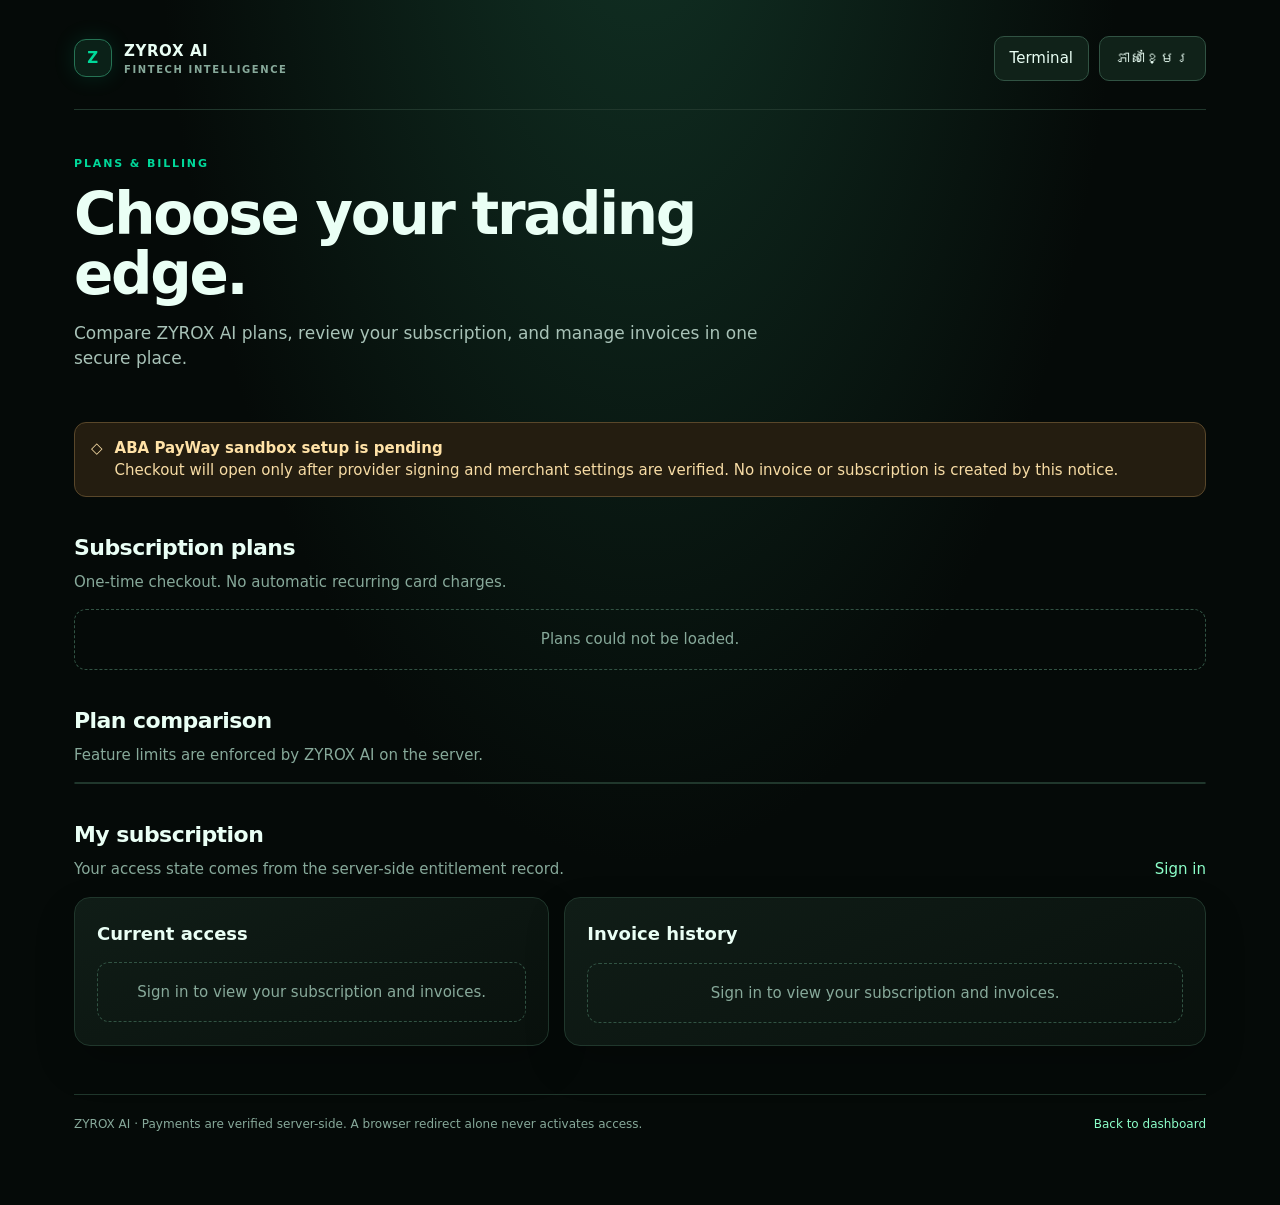
==== taikry/web/billing.html @ e1c71b74 "fix(debate): harden runCockpitLiveDebate with auto-retry, timeout, verdict banner + cache-bust asset" ====
<!doctype html>
<html lang="en">
<head>
  <meta charset="utf-8">
  <meta name="viewport" content="width=device-width, initial-scale=1">
  <meta name="theme-color" content="#050a08">
  <title>ZYROX AI — Plans & Billing</title>
  <style>
    :root { color-scheme: dark; --bg:#050a08; --panel:#0b1511; --panel2:#101d17; --line:#20372c; --text:#eafff5; --muted:#87a99a; --green:#00d99a; --green2:#8cffc9; --red:#ff7272; --amber:#ffc96b; }
    * { box-sizing:border-box; }
    body { margin:0; min-height:100vh; background:radial-gradient(ellipse at 50% -20%,#123426 0,transparent 54%),var(--bg); color:var(--text); font:15px/1.5 Inter,ui-sans-serif,system-ui,-apple-system,"Segoe UI",sans-serif; }
    a { color:var(--green2); text-decoration:none; } a:hover { color:#fff; }
    button { font:inherit; }
    .shell { max-width:1180px; margin:auto; padding:24px 24px 72px; }
    .bar { display:flex; align-items:center; justify-content:space-between; gap:16px; padding:12px 0 28px; border-bottom:1px solid var(--line); }
    .brand { display:flex; align-items:center; gap:12px; color:var(--text); font-weight:800; letter-spacing:.04em; }
    .brand-mark { display:grid; place-items:center; width:38px; height:38px; border:1px solid #267354; border-radius:12px; color:var(--green); background:#0b2118; box-shadow:0 0 22px #00d99a22; }
    .brand small { display:block; color:var(--muted); font-size:10px; letter-spacing:.16em; }
    .bar-actions { display:flex; align-items:center; gap:10px; }
    .button { border:1px solid #315343; background:#102219; color:var(--text); padding:10px 15px; border-radius:10px; cursor:pointer; transition:.18s ease; }
    .button:hover { border-color:var(--green); transform:translateY(-1px); }
    .button.primary { border-color:#00b87c; color:#04120c; font-weight:800; background:linear-gradient(135deg,#2dffb5,#00c987); }
    .button:disabled { opacity:.5; cursor:not-allowed; transform:none; }
    .hero { padding:46px 0 28px; max-width:760px; }
    .eyebrow { color:var(--green); text-transform:uppercase; letter-spacing:.17em; font-size:11px; font-weight:800; }
    h1 { font-size:clamp(34px,5vw,58px); line-height:1.04; letter-spacing:-.04em; margin:12px 0 16px; }
    h2 { margin:0 0 7px; font-size:22px; letter-spacing:-.025em; }
    h3 { margin:0; font-size:18px; }
    .lead { color:#a8c2b7; font-size:17px; max-width:690px; margin:0; }
    .notice { display:flex; align-items:flex-start; gap:12px; border:1px solid #59472a; background:#241d10; color:#f7dca5; padding:14px 16px; border-radius:12px; margin:22px 0; }
    .notice strong { display:block; color:#ffe2a7; }
    .notice[hidden] { display:none; }
    .section { margin-top:34px; }
    .section-head { display:flex; justify-content:space-between; align-items:end; gap:16px; margin-bottom:16px; }
    .section-head p { margin:0; color:var(--muted); }
    .grid { display:grid; grid-template-columns:repeat(auto-fit,minmax(250px,1fr)); gap:15px; }
    .card { border:1px solid var(--line); border-radius:16px; background:linear-gradient(155deg,#101d17,#09110d); padding:22px; box-shadow:0 18px 40px #0003; }
    .plan-card { position:relative; overflow:hidden; }
    .plan-card.featured { border-color:#168b60; box-shadow:0 0 0 1px #00d99a24,0 20px 45px #0004; }
    .plan-card.featured:before { content:""; position:absolute; top:-90px; right:-65px; width:190px; height:190px; background:#00d99a17; filter:blur(28px); border-radius:50%; pointer-events:none; }
    .plan-title-row { display:flex; justify-content:space-between; align-items:center; gap:12px; }
    .badge { border:1px solid #267354; color:var(--green2); padding:4px 8px; border-radius:999px; font-size:10px; text-transform:uppercase; letter-spacing:.08em; }
    .price { font-size:39px; font-weight:800; letter-spacing:-.045em; margin:18px 0 2px; }
    .price span { color:var(--muted); font-size:14px; font-weight:500; letter-spacing:0; }
    .plan-desc { min-height:42px; color:var(--muted); margin:4px 0 18px; }
    .features { list-style:none; padding:0; margin:0 0 22px; display:grid; gap:9px; color:#cee2d8; }
    .features li:before { content:"✓"; color:var(--green); font-weight:900; margin-right:9px; }
    .plan-card .button { width:100%; }
    .table-wrap { overflow:auto; border:1px solid var(--line); border-radius:13px; }
    table { border-collapse:collapse; width:100%; min-width:620px; background:#09110d; }
    th,td { text-align:left; padding:12px 14px; border-bottom:1px solid #17271f; }
    th { color:var(--green2); background:#0d1812; font-size:12px; text-transform:uppercase; letter-spacing:.08em; }
    td { color:#c8ded3; }
    td:first-child { color:var(--muted); }
    .account-grid { display:grid; grid-template-columns:minmax(0,1fr) minmax(0,1.35fr); gap:15px; }
    .kv { display:grid; grid-template-columns:1fr auto; gap:9px 14px; padding-top:16px; }
    .kv span:nth-child(odd) { color:var(--muted); }
    .kv span:nth-child(even) { text-align:right; font-weight:650; }
    .empty { color:var(--muted); border:1px dashed #315343; border-radius:12px; padding:18px; text-align:center; }
    .status { display:inline-flex; align-items:center; gap:7px; border-radius:999px; padding:4px 9px; font-size:11px; font-weight:800; letter-spacing:.04em; background:#14241b; color:#c5ddcf; }
    .status.PAID { background:#0f3929; color:#8cffc9; } .status.FAILED,.status.REVIEW { background:#3a1c1e; color:#ffaaaa; } .status.PENDING { background:#392d16; color:#ffdf9b; }
    .small { color:var(--muted); font-size:12px; }
    .right { text-align:right; }
    .admin-card { border-color:#376048; }
    .admin-metrics { display:grid; grid-template-columns:repeat(auto-fit,minmax(140px,1fr)); gap:10px; margin-top:14px; }
    .metric { padding:13px; border:1px solid var(--line); background:#09120d; border-radius:11px; }
    .metric span { display:block; color:var(--muted); font-size:11px; }
    .metric strong { display:block; margin-top:4px; font-size:22px; }
    #toast { position:fixed; right:20px; bottom:20px; max-width:min(440px,calc(100vw - 40px)); border:1px solid #315343; background:#101c15; color:var(--text); border-radius:12px; padding:13px 16px; box-shadow:0 12px 32px #0008; display:none; z-index:20; }
    #toast.error { border-color:#8a3b3b; color:#ffd0d0; }
    footer { border-top:1px solid var(--line); margin-top:48px; padding-top:20px; color:var(--muted); font-size:12px; display:flex; justify-content:space-between; gap:12px; flex-wrap:wrap; }
    @media(max-width:760px) { .shell{padding:16px 14px 48px}.bar{align-items:flex-start}.brand small{display:none}.account-grid{grid-template-columns:1fr}.section-head{align-items:flex-start;flex-direction:column}.hero{padding-top:34px}.bar-actions .button{padding:8px 10px;font-size:12px} }
  </style>
</head>
<body>
  <main class="shell">
    <header class="bar">
      <a class="brand" href="/">
        <span class="brand-mark">Z</span>
        <span>ZYROX AI<small>FINTECH INTELLIGENCE</small></span>
      </a>
      <div class="bar-actions">
        <a class="button" href="/dashboard/" data-i18n="terminal">Terminal</a>
        <button class="button" id="lang-toggle" type="button">ភាសាខ្មែរ</button>
      </div>
    </header>

    <section class="hero">
      <div class="eyebrow" data-i18n="eyebrow">Plans & billing</div>
      <h1 data-i18n="hero_title">Choose your trading edge.</h1>
      <p class="lead" data-i18n="hero_lead">Compare ZYROX AI plans, review your subscription, and manage invoices in one secure place.</p>
    </section>

    <div class="notice" id="provider-notice">
      <span>◇</span>
      <div><strong data-i18n="provider_title">ABA PayWay sandbox setup is pending</strong><span data-i18n="provider_body">Checkout will open only after provider signing and merchant settings are verified. No invoice or subscription is created by this notice.</span></div>
    </div>
    <div class="notice" id="expiration-notice" hidden>
      <span>◷</span><div><strong data-i18n="expiration_title">Your access period is ending soon</strong><span id="expiration-copy"></span></div>
    </div>
    <div class="notice" id="payment-state" hidden><span>◉</span><div><strong id="payment-state-title"></strong><span id="payment-state-copy"></span></div></div>

    <section class="section" id="pricing">
      <div class="section-head"><div><h2 data-i18n="plans_title">Subscription plans</h2><p data-i18n="plans_subtitle">One-time checkout. No automatic recurring card charges.</p></div><span class="small" id="plan-load-state"></span></div>
      <div class="grid" id="plan-grid"><div class="empty" data-i18n="loading">Loading plans…</div></div>
    </section>

    <section class="section">
      <div class="section-head"><div><h2 data-i18n="compare_title">Plan comparison</h2><p data-i18n="compare_subtitle">Feature limits are enforced by ZYROX AI on the server.</p></div></div>
      <div class="table-wrap"><table id="comparison-table"><thead></thead><tbody></tbody></table></div>
    </section>

    <section class="section" id="my-subscription">
      <div class="section-head"><div><h2 data-i18n="account_title">My subscription</h2><p data-i18n="account_subtitle">Your access state comes from the server-side entitlement record.</p></div><a href="/?auth=signin" id="signin-link" hidden data-i18n="signin">Sign in</a></div>
      <div class="account-grid">
        <article class="card"><h3 data-i18n="current_access">Current access</h3><div id="subscription-summary" class="empty" style="margin-top:15px" data-i18n="signin_prompt">Sign in to view your subscription and invoices.</div><div id="subscription-controls" style="margin-top:14px" hidden><button class="button" id="cancel-subscription" data-i18n="cancel">Cancel at period end</button><p class="small" data-i18n="cancel_note">Access remains available until the current paid period expires. No payment provider cancellation is reported.</p></div></article>
        <article class="card"><div class="section-head"><div><h3 data-i18n="invoice_history">Invoice history</h3></div></div><div id="invoice-list" class="empty" data-i18n="signin_prompt">Sign in to view your subscription and invoices.</div></article>
      </div>
    </section>

    <section class="section" id="admin-payments" hidden>
      <article class="card admin-card"><div class="section-head"><div><h2 data-i18n="admin_title">Payment administration</h2><p data-i18n="admin_subtitle">Visible to authorized administrators only.</p></div></div><div id="admin-metrics" class="admin-metrics"></div><h3 style="margin-top:24px" data-i18n="transactions">Recent payment transactions</h3><div id="admin-transactions" style="margin-top:12px"></div></article>
    </section>

    <footer><span>ZYROX AI · <span data-i18n="footer_note">Payments are verified server-side. A browser redirect alone never activates access.</span></span><a href="/dashboard/" data-i18n="back">Back to dashboard</a></footer>
  </main>
  <div id="toast" role="status" aria-live="polite"></div>
  <script>
    const copy = {
      en: { terminal:"Terminal", eyebrow:"Plans & billing", hero_title:"Choose your trading edge.", hero_lead:"Compare ZYROX AI plans, review your subscription, and manage invoices in one secure place.", provider_title:"ABA PayWay sandbox setup is pending", provider_body:"Checkout will open only after provider signing and merchant settings are verified. No invoice or subscription is created by this notice.", expiration_title:"Your access period is ending soon", plans_title:"Subscription plans", plans_subtitle:"One-time checkout. No automatic recurring card charges.", loading:"Loading plans…", compare_title:"Plan comparison", compare_subtitle:"Feature limits are enforced by ZYROX AI on the server.", account_title:"My subscription", account_subtitle:"Your access state comes from the server-side entitlement record.", current_access:"Current access", signin:"Sign in", signin_prompt:"Sign in to view your subscription and invoices.", invoice_history:"Invoice history", cancel:"Cancel at period end", cancel_note:"Access remains available until the current paid period expires. No payment provider cancellation is reported.", admin_title:"Payment administration", admin_subtitle:"Visible to authorized administrators only.", transactions:"Recent payment transactions", footer_note:"Payments are verified server-side. A browser redirect alone never activates access.", back:"Back to dashboard", month:"month", year:"year", checkout:"Continue to secure checkout", unavailable:"Checkout is not ready", ai_scans:"Daily AI scans", deep_analysis:"Deep analyses / day", watchlists:"Watchlists", backtesting:"Backtesting", telegram:"Telegram alerts", debate:"Agent debate", yes:"Included", no:"Not included", no_plans:"No paid plans are currently available.", plan_error:"Plans could not be loaded.", subscription_error:"Subscription status could not be loaded.", access_status:"Status", expires:"Access ends", auto_renew:"Automatic renewal", off:"Off", trial:"Trial", none:"None", verify:"Check status", cancel_done:"Cancellation scheduled through period end.", cancel_error:"Cancellation could not be scheduled.", pending:"Payment pending verification", paid:"Payment verified", failed:"Payment failed", review:"Payment needs review", revenue:"Verified revenue", pending_invoices:"Pending invoices", successful:"Successful payments", failed_payments:"Failed payments", active_subs:"Active subscriptions", expiring:"Expiring in 7 days", not_supported:"Refund API not enabled", reference:"Reference", amount:"Amount", status:"Status", date:"Date", invoice:"Invoice", empty_invoices:"No invoices yet.", signin_required:"Please sign in to continue.", checkout_error:"Secure checkout is not ready. No invoice was created.", copied:"Reference copied" },
      kh: { terminal:"ផ្ទាំងជួញដូរ", eyebrow:"គម្រោង និងការទូទាត់", hero_title:"ជ្រើសរើសអត្ថប្រយោជន៍សម្រាប់ការជួញដូរ។", hero_lead:"ប្រៀបធៀបគម្រោង ZYROX AI ពិនិត្យស្ថានភាពជាវ និងគ្រប់គ្រងវិក្កយបត្រនៅកន្លែងតែមួយ។", provider_title:"ការរៀបចំ ABA PayWay sandbox កំពុងរង់ចាំ", provider_body:"ការទូទាត់នឹងបើកបន្ទាប់ពីផ្ទៀងផ្ទាត់ការចុះហត្ថលេខា និងការកំណត់ merchant រួច។ សារនេះមិនបង្កើតវិក្កយបត្រ ឬសមាជិកភាពទេ។", expiration_title:"សិទ្ធិប្រើប្រាស់របស់អ្នកជិតផុតកំណត់", plans_title:"គម្រោងជាវ", plans_subtitle:"ទូទាត់ម្តង។ មិនមានការដកប្រាក់កាតដោយស្វ័យប្រវត្តិទេ។", loading:"កំពុងផ្ទុកគម្រោង…", compare_title:"ប្រៀបធៀបគម្រោង", compare_subtitle:"កម្រិតមុខងារត្រូវបានត្រួតពិនិត្យដោយ server របស់ ZYROX AI។", account_title:"សមាជិកភាពរបស់ខ្ញុំ", account_subtitle:"ស្ថានភាពសិទ្ធិប្រើប្រាស់មកពីកំណត់ត្រាសមាជិកភាពនៅ server។", current_access:"សិទ្ធិបច្ចុប្បន្ន", signin:"ចូលគណនី", signin_prompt:"ចូលគណនីដើម្បីមើលសមាជិកភាព និងវិក្កយបត្រ។", invoice_history:"ប្រវត្តិវិក្កយបត្រ", cancel:"បញ្ឈប់នៅចុងរយៈពេល", cancel_note:"សិទ្ធិប្រើប្រាស់នៅតែមានរហូតដល់ផុតរយៈពេលដែលបានបង់។ មិនមានការអះអាងថាបានបញ្ឈប់ការទូទាត់នៅ provider ទេ។", admin_title:"ការគ្រប់គ្រងការទូទាត់", admin_subtitle:"បង្ហាញតែអ្នកគ្រប់គ្រងដែលមានសិទ្ធិ។", transactions:"ប្រតិបត្តិការទូទាត់ថ្មីៗ", footer_note:"ការទូទាត់ត្រូវបានផ្ទៀងផ្ទាត់នៅ server។ ការបញ្ជូនត្រឡប់តាម browser មិនបើកសិទ្ធិដោយខ្លួនឯងទេ។", back:"ត្រឡប់ទៅផ្ទាំង", month:"ខែ", year:"ឆ្នាំ", checkout:"បន្តទៅការទូទាត់សុវត្ថិភាព", unavailable:"ការទូទាត់មិនទាន់រួចរាល់", ai_scans:"ការវិភាគ AI ប្រចាំថ្ងៃ", deep_analysis:"ការវិភាគស៊ីជម្រៅ / ថ្ងៃ", watchlists:"បញ្ជីតាមដាន", backtesting:"សាកល្បងយុទ្ធសាស្ត្រ", telegram:"ការជូនដំណឹង Telegram", debate:"ការពិភាក្សារបស់ agent", yes:"មាន", no:"មិនមាន", no_plans:"មិនមានគម្រោងបង់ប្រាក់នៅពេលនេះទេ។", plan_error:"មិនអាចផ្ទុកគម្រោងបានទេ។", subscription_error:"មិនអាចផ្ទុកស្ថានភាពសមាជិកភាពបានទេ។", access_status:"ស្ថានភាព", expires:"សិទ្ធិផុតកំណត់", auto_renew:"បន្តដោយស្វ័យប្រវត្តិ", off:"បិទ", trial:"សាកល្បង", none:"គ្មាន", verify:"ពិនិត្យស្ថានភាព", cancel_done:"បានកំណត់ឱ្យបញ្ឈប់នៅចុងរយៈពេល។", cancel_error:"មិនអាចកំណត់ការបញ្ឈប់បានទេ។", pending:"កំពុងផ្ទៀងផ្ទាត់ការទូទាត់", paid:"បានផ្ទៀងផ្ទាត់ការទូទាត់", failed:"ការទូទាត់បរាជ័យ", review:"ការទូទាត់ត្រូវការពិនិត្យ", revenue:"ចំណូលដែលបានផ្ទៀងផ្ទាត់", pending_invoices:"វិក្កយបត្ររង់ចាំ", successful:"ការទូទាត់ជោគជ័យ", failed_payments:"ការទូទាត់បរាជ័យ", active_subs:"សមាជិកភាពសកម្ម", expiring:"ផុតកំណត់ក្នុង ៧ ថ្ងៃ", not_supported:"មិនទាន់បើក API សងប្រាក់ទេ", reference:"លេខយោង", amount:"ចំនួនទឹកប្រាក់", status:"ស្ថានភាព", date:"កាលបរិច្ឆេទ", invoice:"វិក្កយបត្រ", empty_invoices:"មិនទាន់មានវិក្កយបត្រទេ។", signin_required:"សូមចូលគណនីដើម្បីបន្ត។", checkout_error:"ការទូទាត់សុវត្ថិភាពមិនទាន់រួចរាល់ទេ។ មិនបានបង្កើតវិក្កយបត្រទេ.", copied:"បានចម្លងលេខយោង" }
    };
    let language = localStorage.getItem("zyrox-billing-lang") || "en";
    let currentPlans = [];
    let checkoutAvailable = false;
    const t = key => (copy[language] && copy[language][key]) || copy.en[key] || key;
    function toast(message, error=false) { const node=document.getElementById("toast"); node.textContent=message; node.className=error?"error":""; node.style.display="block"; clearTimeout(window.toastTimer); window.toastTimer=setTimeout(()=>node.style.display="none",4200); }
    function setLanguage(next) { language=next; localStorage.setItem("zyrox-billing-lang",language); document.documentElement.lang=language==="kh"?"km":"en"; document.querySelectorAll("[data-i18n]").forEach(n=>{const value=copy[language][n.dataset.i18n]; if(value)n.textContent=value;}); document.getElementById("lang-toggle").textContent=language==="en"?"ភាសាខ្មែរ":"English"; if(currentPlans.length){renderPlans(currentPlans);renderComparison(currentPlans);} }
    document.getElementById("lang-toggle").addEventListener("click",()=>setLanguage(language==="en"?"kh":"en"));
    function node(tag, cls, text) { const el=document.createElement(tag); if(cls)el.className=cls; if(text!==undefined)el.textContent=text; return el; }
    function intervalLabel(plan){ return plan.billing_interval==="yearly"?t("year"):t("month"); }
    function renderPlans(plans) {
      const grid=document.getElementById("plan-grid"); grid.replaceChildren();
      if(!plans.length){grid.append(node("div","empty",t("no_plans")));return;}
      plans.forEach((plan,index)=>{
        const card=node("article",`card plan-card ${index===0?"featured":""}`);
        const title=node("div","plan-title-row"); title.append(node("h3","",language==="kh"?plan.name_kh:plan.name_en)); if(index===0)title.append(node("span","badge","ZYROX PRO"));
        const price=node("div","price",`${plan.amount} ${plan.currency}`); price.append(node("span","",` / ${intervalLabel(plan)}`));
        const desc=node("p","plan-desc",plan.description||"");
        const features=node("ul","features"); const f=plan.features||{};
        [["ai_scans",f.max_ai_scans_per_day],["deep_analysis",f.max_deep_analysis_per_day],["watchlists",f.max_watchlists],["backtesting",f.backtesting_enabled?t("yes"):t("no")],["telegram",f.telegram_alerts_enabled?t("yes"):t("no")],["debate",f.agent_debate_enabled?t("yes"):t("no")]].forEach(([label,value])=>features.append(node("li","",`${t(label)}: ${value}`)));
        const btn=node("button","button primary",checkoutAvailable?t("checkout"):t("unavailable")); btn.type="button"; btn.disabled=!checkoutAvailable; btn.addEventListener("click",()=>startCheckout(plan.id));
        card.append(title,price,desc,features,btn); grid.append(card);
      });
    }
    function renderComparison(plans){
      const head=document.querySelector("#comparison-table thead"), body=document.querySelector("#comparison-table tbody"); head.replaceChildren();body.replaceChildren();
      const tr=node("tr");tr.append(node("th","","Feature"));plans.forEach(p=>tr.append(node("th","",language==="kh"?p.name_kh:p.name_en)));head.append(tr);
      const rows=[["ai_scans","Daily AI scans",p=>p.features.max_ai_scans_per_day],["deep_analysis","Deep analyses / day",p=>p.features.max_deep_analysis_per_day],["watchlists","Watchlists",p=>p.features.max_watchlists],["backtesting","Backtesting",p=>p.features.backtesting_enabled?t("yes"):t("no")],["telegram","Telegram alerts",p=>p.features.telegram_alerts_enabled?t("yes"):t("no")],["debate","Agent debate",p=>p.features.agent_debate_enabled?t("yes"):t("no")]];
      rows.forEach(([,label,value])=>{const row=node("tr");row.append(node("td","",t(label)));plans.forEach(p=>row.append(node("td","",String(value(p)))));body.append(row);});
    }
    function renderSubscription(data){
      const sub=data.subscription||{}; const box=document.getElementById("subscription-summary"); box.className="";box.replaceChildren();
      const title=node("div","plan-title-row");title.append(node("strong","",sub.plan_name_en||sub.plan_id||t("none")));title.append(node("span",`status ${sub.status||""}`,sub.status||"unsubscribed"));box.append(title);
      const kv=node("div","kv"); [[t("access_status"),sub.status||"unsubscribed"],[t("expires"),sub.expires_at?new Date(sub.expires_at).toLocaleString():t("none")],[t("auto_renew"),sub.auto_renew?t("yes"):t("off")],["Days remaining",String(sub.days_remaining||0)]].forEach(([a,b])=>{kv.append(node("span","",a),node("span","",b));});box.append(kv);
      const cancelBtn=document.getElementById("subscription-controls");cancelBtn.hidden=sub.status!=="active_paid";
      if(sub.days_remaining>0&&sub.days_remaining<=7){const notice=document.getElementById("expiration-notice");notice.hidden=false;document.getElementById("expiration-copy").textContent=` ${sub.days_remaining} day(s) remain. Checkout is one-time; renew manually before access ends.`;}
      renderInvoices(data.invoices||[]);
    }
    function renderInvoices(invoices){
      const host=document.getElementById("invoice-list");host.replaceChildren();
      if(!invoices.length){host.className="empty";host.textContent=t("empty_invoices");return;}
      host.className="table-wrap";const table=node("table"),thead=node("thead"),head=node("tr");["invoice","reference","amount","status","date",""].forEach(k=>head.append(node("th","",t(k))));thead.append(head);const tbody=node("tbody");
      invoices.forEach(inv=>{const tr=node("tr");tr.append(node("td","",inv.invoice_number),node("td","",inv.checkout_reference),node("td","",`${inv.amount} ${inv.currency}`));const status=node("td");status.append(node("span",`status ${inv.status}`,inv.status));tr.append(status,node("td","",inv.created_at?new Date(inv.created_at).toLocaleDateString():""));const action=node("td","right");if(inv.status==="PENDING"){const btn=node("button","button",t("verify"));btn.addEventListener("click",()=>verifyInvoice(inv.id));action.append(btn);}tr.append(action);tbody.append(tr);});table.append(thead,tbody);host.append(table);
    }
    async function loadPlans(){try{const [r,statusResponse]=await Promise.all([fetch("/api/v1/payments/plans"),fetch("/api/v1/payments/status")]);if(!r.ok)throw new Error();const data=await r.json();const paymentStatus=statusResponse.ok?await statusResponse.json():{};checkoutAvailable=paymentStatus.checkout_available===true;document.getElementById("provider-notice").hidden=checkoutAvailable;currentPlans=data.plans||[];renderPlans(currentPlans);renderComparison(currentPlans);}catch{checkoutAvailable=false;document.getElementById("provider-notice").hidden=false;document.getElementById("plan-grid").replaceChildren(node("div","empty",t("plan_error")));}}
    async function loadAccount(){
      const auth=await fetch("/api/v1/auth/me",{credentials:"include"});
      if(!auth.ok){document.getElementById("signin-link").hidden=false;return;}
      try{const r=await fetch("/api/v1/subscriptions/me",{credentials:"include"});if(!r.ok)throw new Error();const data=await r.json();renderSubscription(data);}
      catch{document.getElementById("subscription-summary").textContent=t("subscription_error");}
      const admin=await fetch("/api/v1/admin/payments/summary",{credentials:"include"});if(admin.ok){document.getElementById("admin-payments").hidden=false;const summary=await admin.json();renderAdmin(summary);}
    }
    function renderAdmin(data){const host=document.getElementById("admin-metrics");host.replaceChildren();[["revenue",`${data.verified_revenue} ${data.currency}`],["pending_invoices",data.pending_invoices],["successful",data.successful_payments],["failed_payments",data.failed_payments],["active_subs",data.active_subscriptions],["expiring",data.expiring_within_7_days]].forEach(([k,v])=>{const m=node("div","metric");m.append(node("span","",t(k)),node("strong","",String(v)));host.append(m);});host.append(node("div","small",t("not_supported")));fetch("/api/v1/admin/payments/transactions?limit=20",{credentials:"include"}).then(r=>r.ok?r.json():null).then(result=>{const target=document.getElementById("admin-transactions");target.replaceChildren();if(!result||!result.transactions.length){target.append(node("div","empty",t("empty_invoices")));return;}const table=node("table"),wrap=node("div","table-wrap"),thead=node("thead"),head=node("tr");["invoice","reference","amount","status","date"].forEach(k=>head.append(node("th","",t(k))));thead.append(head);const tbody=node("tbody");result.transactions.forEach(x=>{const tr=node("tr");tr.append(node("td","",`TX-${x.id}`),node("td","",x.provider_transaction_id||"—"),node("td","",`${x.amount} ${x.currency}`));const state=x.verification_status==="VERIFIED"?x.status:"REVIEW",cell=node("td");cell.append(node("span",`status ${state}`,state));tr.append(cell,node("td","",x.created_at?new Date(x.created_at).toLocaleDateString():""));tbody.append(tr);});table.append(thead,tbody);wrap.append(table);target.append(wrap);}).catch(()=>{});}
    async function startCheckout(planId){
      const response=await fetch("/api/v1/payments/checkout",{method:"POST",credentials:"include",headers:{"Content-Type":"application/json"},body:JSON.stringify({plan_id:planId})});
      if(!response.ok){let detail="";try{detail=(await response.json()).detail||"";}catch{}toast(detail||t("checkout_error"),true);return;}
      const data=await response.json();sessionStorage.setItem("zyroxPendingInvoiceId",String(data.invoice.id));
      const form=document.createElement("form");form.method="POST";form.enctype="multipart/form-data";form.action=data.checkout.url;form.style.display="none";
      Object.entries(data.checkout.fields||{}).forEach(([name,value])=>{const input=document.createElement("input");input.type="hidden";input.name=name;input.value=String(value??"");form.append(input);});document.body.append(form);form.submit();
    }
    async function verifyInvoice(invoiceId){
      const r=await fetch(`/api/v1/payments/verify/${encodeURIComponent(invoiceId)}`,{method:"POST",credentials:"include"});let data={};try{data=await r.json();}catch{}
      if(!r.ok){toast(data.detail||t("checkout_error"),true);showPaymentState("pending",data.detail||t("pending"));return;}
      const state=data.status||data.invoice?.status||"PENDING";const message=state==="PAID"?t("paid"):state==="FAILED"?t("failed"):state==="REVIEW"?t("review"):t("pending");showPaymentState(state,message);sessionStorage.removeItem("zyroxPendingInvoiceId");await loadAccount();
    }
    function showPaymentState(state,message){const box=document.getElementById("payment-state");box.hidden=false;document.getElementById("payment-state-title").textContent=state==="PAID"?t("paid"):state==="FAILED"?t("failed"):state==="REVIEW"?t("review"):t("pending");document.getElementById("payment-state-copy").textContent=message;}
    document.getElementById("cancel-subscription").addEventListener("click",async()=>{const r=await fetch("/api/v1/subscriptions/cancel",{method:"POST",credentials:"include"});let data={};try{data=await r.json();}catch{}if(!r.ok){toast(data.detail||t("cancel_error"),true);return;}toast(language==="kh"?t("cancel_done"):data.message||t("cancel_done"));await loadAccount();});
    async function start(){setLanguage(language);await Promise.all([loadPlans(),loadAccount()]);const pending=sessionStorage.getItem("zyroxPendingInvoiceId");if(pending)verifyInvoice(pending);}
    start();
  </script>
</body>
</html>
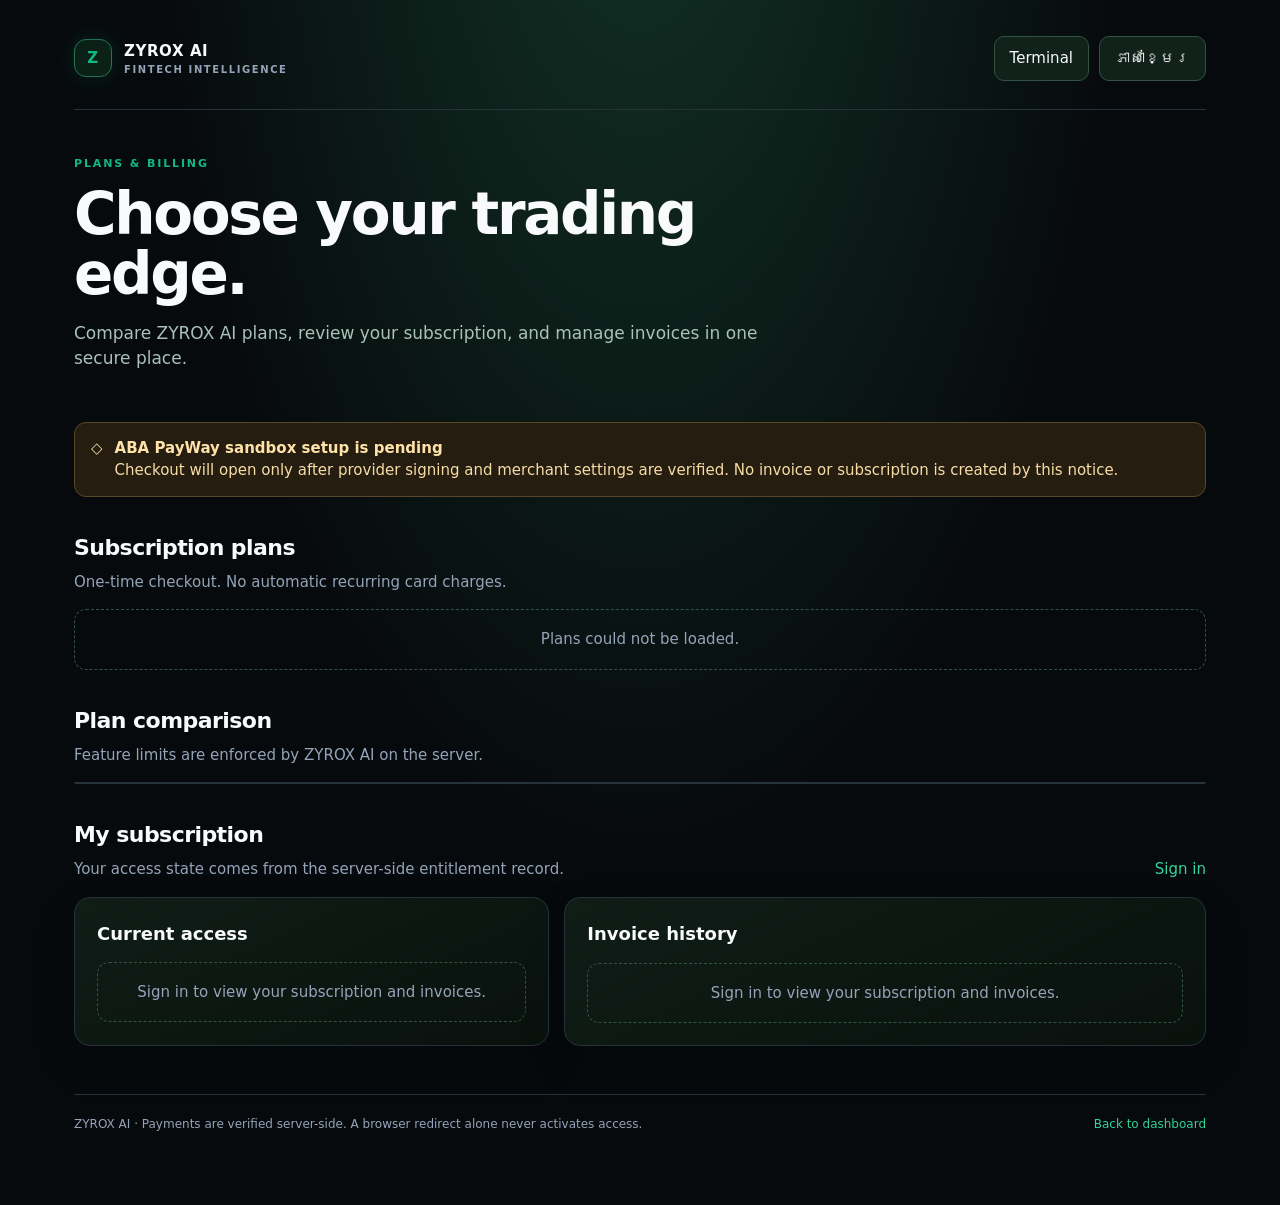
==== commit fed6140c: "Show gated analysis plans and live quote provenance" ====
--- a/taikry/web/billing.html
+++ b/taikry/web/billing.html
@@ -5,8 +5,9 @@
   <meta name="viewport" content="width=device-width, initial-scale=1">
   <meta name="theme-color" content="#050a08">
   <title>ZYROX AI — Plans & Billing</title>
+  <script src="/dashboard/ui-kit.js?v=2.6.0" defer></script>
   <style>
-    :root { color-scheme: dark; --bg:#050a08; --panel:#0b1511; --panel2:#101d17; --line:#20372c; --text:#eafff5; --muted:#87a99a; --green:#00d99a; --green2:#8cffc9; --red:#ff7272; --amber:#ffc96b; }
+    :root { color-scheme: dark; --bg:#070A0D; --panel:#10161B; --panel2:#151E23; --line:#26333A; --text:#F8FAFC; --muted:#94A3B8; --green:#10B981; --green2:#34D399; --red:#EF4444; --amber:#F59E0B; }
     * { box-sizing:border-box; }
     body { margin:0; min-height:100vh; background:radial-gradient(ellipse at 50% -20%,#123426 0,transparent 54%),var(--bg); color:var(--text); font:15px/1.5 Inter,ui-sans-serif,system-ui,-apple-system,"Segoe UI",sans-serif; }
     a { color:var(--green2); text-decoration:none; } a:hover { color:#fff; }
@@ -70,6 +71,20 @@
     #toast.error { border-color:#8a3b3b; color:#ffd0d0; }
     footer { border-top:1px solid var(--line); margin-top:48px; padding-top:20px; color:var(--muted); font-size:12px; display:flex; justify-content:space-between; gap:12px; flex-wrap:wrap; }
     @media(max-width:760px) { .shell{padding:16px 14px 48px}.bar{align-items:flex-start}.brand small{display:none}.account-grid{grid-template-columns:1fr}.section-head{align-items:flex-start;flex-direction:column}.hero{padding-top:34px}.bar-actions .button{padding:8px 10px;font-size:12px} }
+    .zyrox-spinner{display:inline-block;width:17px;height:17px;flex:0 0 auto;border:2px solid #94a3b833;border-top-color:var(--green2);border-right-color:var(--green);border-radius:50%;animation:zyrox-spin .8s linear infinite}
+    .is-busy{display:inline-flex;align-items:center;justify-content:center;gap:9px}
+    .zyrox-card-skeleton{display:grid;gap:14px;min-height:210px;padding:22px;border:1px solid var(--line);border-radius:16px;background:linear-gradient(155deg,var(--panel2),var(--panel))}
+    .zyrox-card-skeleton-mark,.zyrox-skeleton-line{display:block;min-height:10px;border-radius:999px;background:linear-gradient(90deg,#94a3b812,#94a3b829,#94a3b812);background-size:220% 100%;animation:zyrox-shimmer 1.7s ease-in-out infinite}
+    .zyrox-card-skeleton-mark{width:42px;height:42px;border-radius:12px}
+    .zyrox-skeleton{display:grid;gap:10px}.zyrox-skeleton-line-short{width:58%}
+    .zyrox-payment-processing{display:flex;flex-wrap:wrap;align-items:center;gap:10px;margin:14px 0;padding:14px;border:1px solid #f59e0b55;border-radius:12px;background:#f59e0b12;color:var(--text)}
+    .zyrox-payment-processing p{flex-basis:100%;margin:0;color:var(--muted);font-size:12px}
+    .zyrox-error-state,.zyrox-empty-state{display:grid;justify-items:center;gap:8px;padding:22px 18px;border:1px dashed #94a3b83d;border-radius:12px;color:var(--muted);text-align:center}
+    .zyrox-error-state strong,.zyrox-empty-state strong{color:var(--text)}.zyrox-error-state p,.zyrox-empty-state p{margin:0;font-size:12px;line-height:1.6}
+    .zyrox-retry-button{min-height:40px;padding:9px 15px;border:1px solid #34d39980;border-radius:10px;background:#10b9811f;color:var(--green2);font:inherit;font-weight:700;cursor:pointer}
+    .payment-state-success{border-color:#10b98188;background:#10b98118;color:#d1fae5;animation:zyrox-success-in .28s ease-out}
+    @keyframes zyrox-spin{to{transform:rotate(360deg)}} @keyframes zyrox-shimmer{to{background-position:-220% 0}} @keyframes zyrox-success-in{from{opacity:.55;transform:translateY(3px)}to{opacity:1;transform:translateY(0)}}
+    @media(prefers-reduced-motion:reduce){.zyrox-spinner{animation:none}.zyrox-card-skeleton-mark,.zyrox-skeleton-line{animation:none}.payment-state-success{animation:none}}
   </style>
 </head>
 <body>
@@ -99,6 +114,7 @@
       <span>◷</span><div><strong data-i18n="expiration_title">Your access period is ending soon</strong><span id="expiration-copy"></span></div>
     </div>
     <div class="notice" id="payment-state" hidden><span>◉</span><div><strong id="payment-state-title"></strong><span id="payment-state-copy"></span></div></div>
+    <div id="payment-processing-host" aria-live="assertive"></div>
 
     <section class="section" id="pricing">
       <div class="section-head"><div><h2 data-i18n="plans_title">Subscription plans</h2><p data-i18n="plans_subtitle">One-time checkout. No automatic recurring card charges.</p></div><span class="small" id="plan-load-state"></span></div>
@@ -133,6 +149,8 @@
     let language = localStorage.getItem("zyrox-billing-lang") || "en";
     let currentPlans = [];
     let checkoutAvailable = false;
+    let isCheckoutPending = false;
+    const verifyingInvoices = new Set();
     const t = key => (copy[language] && copy[language][key]) || copy.en[key] || key;
     function toast(message, error=false) { const node=document.getElementById("toast"); node.textContent=message; node.className=error?"error":""; node.style.display="block"; clearTimeout(window.toastTimer); window.toastTimer=setTimeout(()=>node.style.display="none",4200); }
     function setLanguage(next) { language=next; localStorage.setItem("zyrox-billing-lang",language); document.documentElement.lang=language==="kh"?"km":"en"; document.querySelectorAll("[data-i18n]").forEach(n=>{const value=copy[language][n.dataset.i18n]; if(value)n.textContent=value;}); document.getElementById("lang-toggle").textContent=language==="en"?"ភាសាខ្មែរ":"English"; if(currentPlans.length){renderPlans(currentPlans);renderComparison(currentPlans);} }
@@ -149,7 +167,7 @@
         const desc=node("p","plan-desc",plan.description||"");
         const features=node("ul","features"); const f=plan.features||{};
         [["ai_scans",f.max_ai_scans_per_day],["deep_analysis",f.max_deep_analysis_per_day],["watchlists",f.max_watchlists],["backtesting",f.backtesting_enabled?t("yes"):t("no")],["telegram",f.telegram_alerts_enabled?t("yes"):t("no")],["debate",f.agent_debate_enabled?t("yes"):t("no")]].forEach(([label,value])=>features.append(node("li","",`${t(label)}: ${value}`)));
-        const btn=node("button","button primary",checkoutAvailable?t("checkout"):t("unavailable")); btn.type="button"; btn.disabled=!checkoutAvailable; btn.addEventListener("click",()=>startCheckout(plan.id));
+        const btn=node("button","button primary",checkoutAvailable?t("checkout"):t("unavailable")); btn.type="button"; btn.disabled=!checkoutAvailable; btn.addEventListener("click",event=>startCheckout(plan.id,event.currentTarget));
         card.append(title,price,desc,features,btn); grid.append(card);
       });
     }
@@ -171,9 +189,9 @@
       const host=document.getElementById("invoice-list");host.replaceChildren();
       if(!invoices.length){host.className="empty";host.textContent=t("empty_invoices");return;}
       host.className="table-wrap";const table=node("table"),thead=node("thead"),head=node("tr");["invoice","reference","amount","status","date",""].forEach(k=>head.append(node("th","",t(k))));thead.append(head);const tbody=node("tbody");
-      invoices.forEach(inv=>{const tr=node("tr");tr.append(node("td","",inv.invoice_number),node("td","",inv.checkout_reference),node("td","",`${inv.amount} ${inv.currency}`));const status=node("td");status.append(node("span",`status ${inv.status}`,inv.status));tr.append(status,node("td","",inv.created_at?new Date(inv.created_at).toLocaleDateString():""));const action=node("td","right");if(inv.status==="PENDING"){const btn=node("button","button",t("verify"));btn.addEventListener("click",()=>verifyInvoice(inv.id));action.append(btn);}tr.append(action);tbody.append(tr);});table.append(thead,tbody);host.append(table);
-    }
-    async function loadPlans(){try{const [r,statusResponse]=await Promise.all([fetch("/api/v1/payments/plans"),fetch("/api/v1/payments/status")]);if(!r.ok)throw new Error();const data=await r.json();const paymentStatus=statusResponse.ok?await statusResponse.json():{};checkoutAvailable=paymentStatus.checkout_available===true;document.getElementById("provider-notice").hidden=checkoutAvailable;currentPlans=data.plans||[];renderPlans(currentPlans);renderComparison(currentPlans);}catch{checkoutAvailable=false;document.getElementById("provider-notice").hidden=false;document.getElementById("plan-grid").replaceChildren(node("div","empty",t("plan_error")));}}
+      invoices.forEach(inv=>{const tr=node("tr");tr.append(node("td","",inv.invoice_number),node("td","",inv.checkout_reference),node("td","",`${inv.amount} ${inv.currency}`));const status=node("td");status.append(node("span",`status ${inv.status}`,inv.status));tr.append(status,node("td","",inv.created_at?new Date(inv.created_at).toLocaleDateString():""));const action=node("td","right");if(inv.status==="PENDING"){const btn=node("button","button",t("verify"));btn.addEventListener("click",event=>verifyInvoice(inv.id,event.currentTarget));action.append(btn);}tr.append(action);tbody.append(tr);});table.append(thead,tbody);host.append(table);
+    }
+    async function loadPlans(){const grid=document.getElementById("plan-grid");if(window.ZyroxUI)grid.replaceChildren(...[0,1,2].map(()=>window.ZyroxUI.CardSkeleton()));try{const [r,statusResponse]=await Promise.all([fetch("/api/v1/payments/plans"),fetch("/api/v1/payments/status")]);if(!r.ok)throw new Error(`HTTP ${r.status}`);const data=await r.json();const paymentStatus=statusResponse.ok?await statusResponse.json():{};checkoutAvailable=paymentStatus.checkout_available===true;document.getElementById("provider-notice").hidden=checkoutAvailable;currentPlans=data.plans||[];renderPlans(currentPlans);renderComparison(currentPlans);}catch(error){checkoutAvailable=false;document.getElementById("provider-notice").hidden=false;if(window.ZyroxUI)grid.replaceChildren(window.ZyroxUI.ErrorState({title:t("plan_error"),message:error.message,retryLabel:language==="kh"?"ព្យាយាមម្តងទៀត":"Retry",onRetry:loadPlans}));else grid.replaceChildren(node("div","empty",t("plan_error")));}}
     async function loadAccount(){
       const auth=await fetch("/api/v1/auth/me",{credentials:"include"});
       if(!auth.ok){document.getElementById("signin-link").hidden=false;return;}
@@ -182,19 +200,35 @@
       const admin=await fetch("/api/v1/admin/payments/summary",{credentials:"include"});if(admin.ok){document.getElementById("admin-payments").hidden=false;const summary=await admin.json();renderAdmin(summary);}
     }
     function renderAdmin(data){const host=document.getElementById("admin-metrics");host.replaceChildren();[["revenue",`${data.verified_revenue} ${data.currency}`],["pending_invoices",data.pending_invoices],["successful",data.successful_payments],["failed_payments",data.failed_payments],["active_subs",data.active_subscriptions],["expiring",data.expiring_within_7_days]].forEach(([k,v])=>{const m=node("div","metric");m.append(node("span","",t(k)),node("strong","",String(v)));host.append(m);});host.append(node("div","small",t("not_supported")));fetch("/api/v1/admin/payments/transactions?limit=20",{credentials:"include"}).then(r=>r.ok?r.json():null).then(result=>{const target=document.getElementById("admin-transactions");target.replaceChildren();if(!result||!result.transactions.length){target.append(node("div","empty",t("empty_invoices")));return;}const table=node("table"),wrap=node("div","table-wrap"),thead=node("thead"),head=node("tr");["invoice","reference","amount","status","date"].forEach(k=>head.append(node("th","",t(k))));thead.append(head);const tbody=node("tbody");result.transactions.forEach(x=>{const tr=node("tr");tr.append(node("td","",`TX-${x.id}`),node("td","",x.provider_transaction_id||"—"),node("td","",`${x.amount} ${x.currency}`));const state=x.verification_status==="VERIFIED"?x.status:"REVIEW",cell=node("td");cell.append(node("span",`status ${state}`,state));tr.append(cell,node("td","",x.created_at?new Date(x.created_at).toLocaleDateString():""));tbody.append(tr);});table.append(thead,tbody);wrap.append(table);target.append(wrap);}).catch(()=>{});}
-    async function startCheckout(planId){
-      const response=await fetch("/api/v1/payments/checkout",{method:"POST",credentials:"include",headers:{"Content-Type":"application/json"},body:JSON.stringify({plan_id:planId})});
-      if(!response.ok){let detail="";try{detail=(await response.json()).detail||"";}catch{}toast(detail||t("checkout_error"),true);return;}
-      const data=await response.json();sessionStorage.setItem("zyroxPendingInvoiceId",String(data.invoice.id));
-      const form=document.createElement("form");form.method="POST";form.enctype="multipart/form-data";form.action=data.checkout.url;form.style.display="none";
-      Object.entries(data.checkout.fields||{}).forEach(([name,value])=>{const input=document.createElement("input");input.type="hidden";input.name=name;input.value=String(value??"");form.append(input);});document.body.append(form);form.submit();
-    }
-    async function verifyInvoice(invoiceId){
-      const r=await fetch(`/api/v1/payments/verify/${encodeURIComponent(invoiceId)}`,{method:"POST",credentials:"include"});let data={};try{data=await r.json();}catch{}
-      if(!r.ok){toast(data.detail||t("checkout_error"),true);showPaymentState("pending",data.detail||t("pending"));return;}
-      const state=data.status||data.invoice?.status||"PENDING";const message=state==="PAID"?t("paid"):state==="FAILED"?t("failed"):state==="REVIEW"?t("review"):t("pending");showPaymentState(state,message);sessionStorage.removeItem("zyroxPendingInvoiceId");await loadAccount();
-    }
-    function showPaymentState(state,message){const box=document.getElementById("payment-state");box.hidden=false;document.getElementById("payment-state-title").textContent=state==="PAID"?t("paid"):state==="FAILED"?t("failed"):state==="REVIEW"?t("review"):t("pending");document.getElementById("payment-state-copy").textContent=message;}
+    async function startCheckout(planId,button){
+      if(!checkoutAvailable||isCheckoutPending)return;
+      isCheckoutPending=true;
+      const busyState=window.ZyroxUI?.ButtonLoader(button,{label:language==="kh"?"កំពុងបើកការទូទាត់សុវត្ថិភាព…":"Opening secure checkout…"});
+      try{
+        const response=await fetch("/api/v1/payments/checkout",{method:"POST",credentials:"include",headers:{"Content-Type":"application/json"},body:JSON.stringify({plan_id:planId})});
+        let data={};try{data=await response.json();}catch{}
+        if(!response.ok)throw new Error(data.detail||t("checkout_error"));
+        if(!data.invoice?.id||!data.checkout?.url)throw new Error(t("checkout_error"));
+        sessionStorage.setItem("zyroxPendingInvoiceId",String(data.invoice.id));
+        const form=document.createElement("form");form.method="POST";form.enctype="multipart/form-data";form.action=data.checkout.url;form.style.display="none";
+        Object.entries(data.checkout.fields||{}).forEach(([name,value])=>{const input=document.createElement("input");input.type="hidden";input.name=name;input.value=String(value??"");form.append(input);});document.body.append(form);form.submit();
+      }catch(error){toast(error.message||t("checkout_error"),true);busyState?.restore();isCheckoutPending=false;}
+    }
+    async function verifyInvoice(invoiceId,button){
+      const invoiceKey=String(invoiceId);if(verifyingInvoices.has(invoiceKey))return;verifyingInvoices.add(invoiceKey);
+      const busyState=window.ZyroxUI?.ButtonLoader(button,{label:language==="kh"?"កំពុងផ្ទៀងផ្ទាត់…":"Verifying…"});
+      const processingHost=document.getElementById("payment-processing-host");
+      if(processingHost&&window.ZyroxUI)window.ZyroxUI.mount(processingHost,window.ZyroxUI.PaymentProcessingLoader({title:language==="kh"?"កំពុងផ្ទៀងផ្ទាត់ការទូទាត់ដោយសុវត្ថិភាព…":"Verifying your payment securely…"}));
+      try{
+        const r=await fetch(`/api/v1/payments/verify/${encodeURIComponent(invoiceKey)}`,{method:"POST",credentials:"include"});let data={};try{data=await r.json();}catch{}
+        if(!r.ok)throw new Error(data.detail||t("checkout_error"));
+        const state=data.status||data.invoice?.status||"PENDING";const message=state==="PAID"?t("paid"):state==="FAILED"?t("failed"):state==="REVIEW"?t("review"):t("pending");showPaymentState(state,message);
+        if(["PAID","FAILED","REVIEW"].includes(String(state).toUpperCase()))sessionStorage.removeItem("zyroxPendingInvoiceId");
+        await loadAccount();
+      }catch(error){toast(error.message||t("checkout_error"),true);showPaymentState("PENDING",error.message||t("pending"));}
+      finally{if(processingHost)processingHost.replaceChildren();busyState?.restore();verifyingInvoices.delete(invoiceKey);}
+    }
+    function showPaymentState(state,message){const box=document.getElementById("payment-state");const normalized=String(state||"PENDING").toUpperCase();box.hidden=false;box.classList.toggle("payment-state-success",normalized==="PAID");document.getElementById("payment-state-title").textContent=normalized==="PAID"?t("paid"):normalized==="FAILED"?t("failed"):normalized==="REVIEW"?t("review"):t("pending");document.getElementById("payment-state-copy").textContent=message;}
     document.getElementById("cancel-subscription").addEventListener("click",async()=>{const r=await fetch("/api/v1/subscriptions/cancel",{method:"POST",credentials:"include"});let data={};try{data=await r.json();}catch{}if(!r.ok){toast(data.detail||t("cancel_error"),true);return;}toast(language==="kh"?t("cancel_done"):data.message||t("cancel_done"));await loadAccount();});
     async function start(){setLanguage(language);await Promise.all([loadPlans(),loadAccount()]);const pending=sessionStorage.getItem("zyroxPendingInvoiceId");if(pending)verifyInvoice(pending);}
     start();
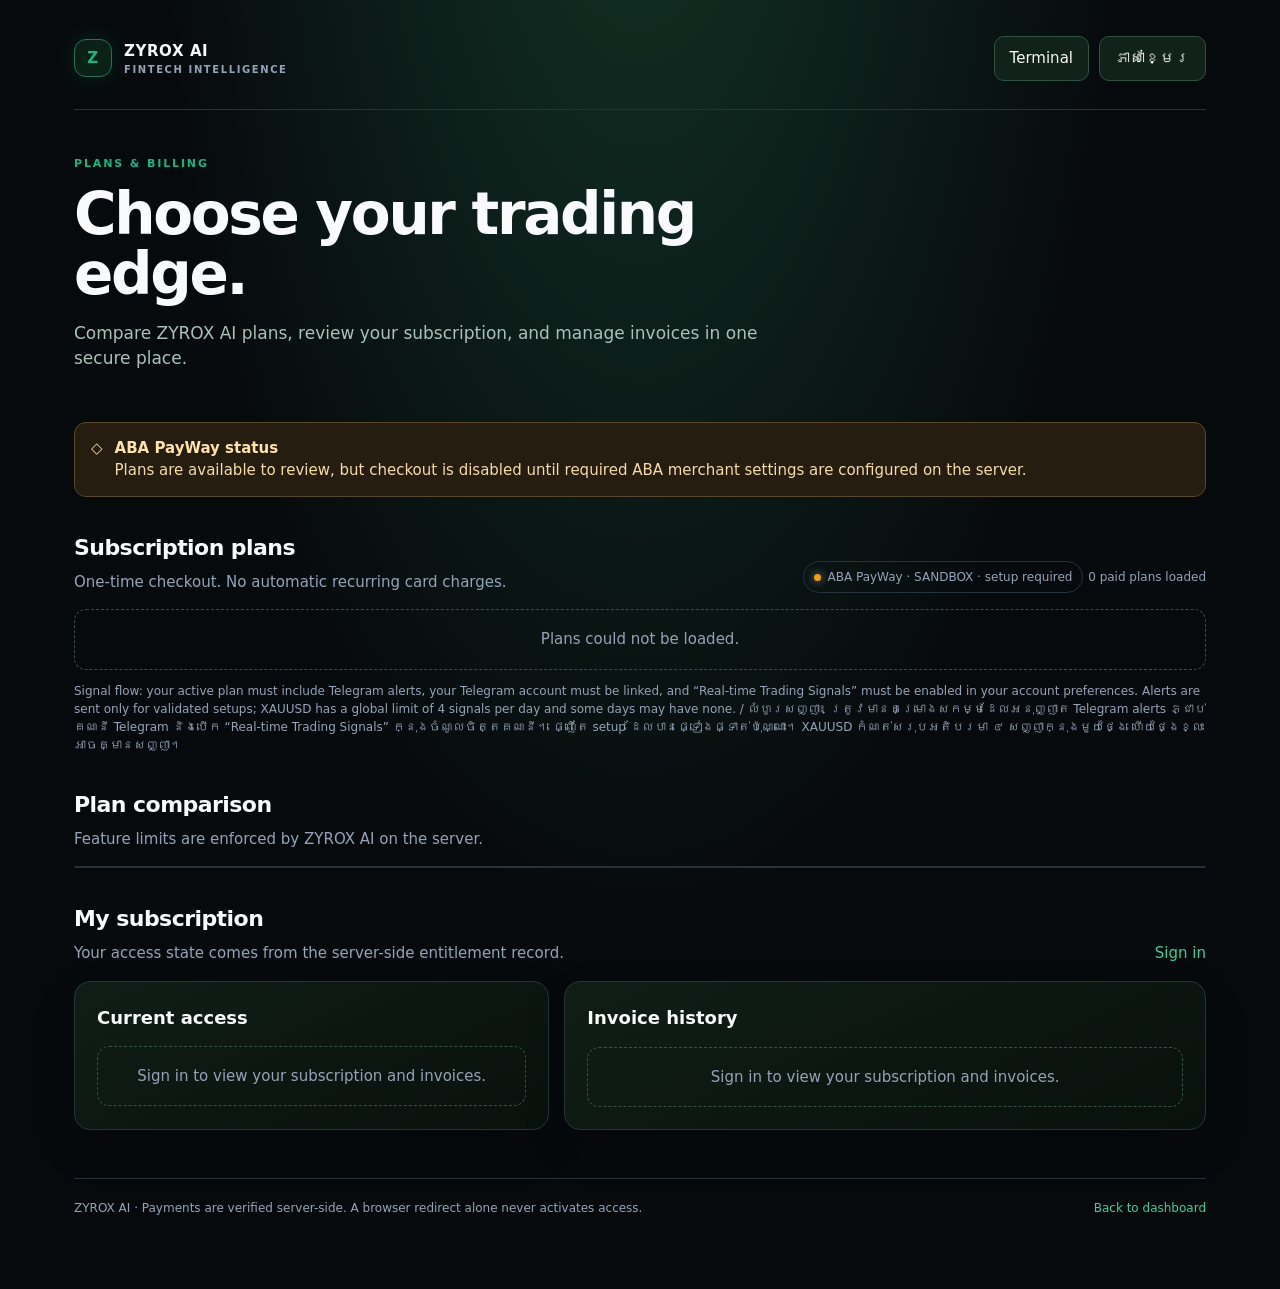
==== commit ba9ef761: "Implement market explorer and trading platform updates" ====
--- a/taikry/web/billing.html
+++ b/taikry/web/billing.html
@@ -61,6 +61,9 @@
     .status { display:inline-flex; align-items:center; gap:7px; border-radius:999px; padding:4px 9px; font-size:11px; font-weight:800; letter-spacing:.04em; background:#14241b; color:#c5ddcf; }
     .status.PAID { background:#0f3929; color:#8cffc9; } .status.FAILED,.status.REVIEW { background:#3a1c1e; color:#ffaaaa; } .status.PENDING { background:#392d16; color:#ffdf9b; }
     .small { color:var(--muted); font-size:12px; }
+    .provider-status { display:inline-flex; align-items:center; gap:7px; border:1px solid var(--line); border-radius:999px; padding:6px 10px; white-space:nowrap; }
+    .provider-status:before { content:""; width:7px; height:7px; border-radius:50%; background:var(--amber); box-shadow:0 0 10px currentColor; }
+    .provider-status.is-configured:before { background:var(--green2); }
     .right { text-align:right; }
     .admin-card { border-color:#376048; }
     .admin-metrics { display:grid; grid-template-columns:repeat(auto-fit,minmax(140px,1fr)); gap:10px; margin-top:14px; }
@@ -108,7 +111,7 @@
 
     <div class="notice" id="provider-notice">
       <span>◇</span>
-      <div><strong data-i18n="provider_title">ABA PayWay sandbox setup is pending</strong><span data-i18n="provider_body">Checkout will open only after provider signing and merchant settings are verified. No invoice or subscription is created by this notice.</span></div>
+      <div><strong id="provider-title" data-i18n="provider_title">ABA PayWay status</strong><span id="provider-detail" data-i18n="provider_body">Checkout is disabled until the server confirms required provider settings. No invoice or subscription is created while checkout is unavailable.</span></div>
     </div>
     <div class="notice" id="expiration-notice" hidden>
       <span>◷</span><div><strong data-i18n="expiration_title">Your access period is ending soon</strong><span id="expiration-copy"></span></div>
@@ -117,8 +120,9 @@
     <div id="payment-processing-host" aria-live="assertive"></div>
 
     <section class="section" id="pricing">
-      <div class="section-head"><div><h2 data-i18n="plans_title">Subscription plans</h2><p data-i18n="plans_subtitle">One-time checkout. No automatic recurring card charges.</p></div><span class="small" id="plan-load-state"></span></div>
+      <div class="section-head"><div><h2 data-i18n="plans_title">Subscription plans</h2><p data-i18n="plans_subtitle">One-time checkout. No automatic recurring card charges.</p></div><div><span class="small provider-status" id="payment-provider-status" role="status" aria-live="polite">Checking ABA PayWay…</span> <span class="small" id="plan-load-state"></span></div></div>
       <div class="grid" id="plan-grid"><div class="empty" data-i18n="loading">Loading plans…</div></div>
+      <p class="small" style="margin-top:12px">Signal flow: your active plan must include Telegram alerts, your Telegram account must be linked, and “Real-time Trading Signals” must be enabled in your account preferences. Alerts are sent only for validated setups; XAUUSD has a global limit of 4 signals per day and some days may have none. / លំហូរសញ្ញា៖ ត្រូវមានគម្រោងសកម្មដែលអនុញ្ញាត Telegram alerts ភ្ជាប់គណនី Telegram និងបើក “Real-time Trading Signals” ក្នុងចំណូលចិត្តគណនី។ ផ្ញើតែ setup ដែលបានផ្ទៀងផ្ទាត់ប៉ុណ្ណោះ។ XAUUSD កំណត់សរុបអតិបរមា ៤ សញ្ញាក្នុងមួយថ្ងៃ ហើយថ្ងៃខ្លះអាចគ្មានសញ្ញា។</p>
     </section>
 
     <section class="section">
@@ -146,17 +150,50 @@
       en: { terminal:"Terminal", eyebrow:"Plans & billing", hero_title:"Choose your trading edge.", hero_lead:"Compare ZYROX AI plans, review your subscription, and manage invoices in one secure place.", provider_title:"ABA PayWay sandbox setup is pending", provider_body:"Checkout will open only after provider signing and merchant settings are verified. No invoice or subscription is created by this notice.", expiration_title:"Your access period is ending soon", plans_title:"Subscription plans", plans_subtitle:"One-time checkout. No automatic recurring card charges.", loading:"Loading plans…", compare_title:"Plan comparison", compare_subtitle:"Feature limits are enforced by ZYROX AI on the server.", account_title:"My subscription", account_subtitle:"Your access state comes from the server-side entitlement record.", current_access:"Current access", signin:"Sign in", signin_prompt:"Sign in to view your subscription and invoices.", invoice_history:"Invoice history", cancel:"Cancel at period end", cancel_note:"Access remains available until the current paid period expires. No payment provider cancellation is reported.", admin_title:"Payment administration", admin_subtitle:"Visible to authorized administrators only.", transactions:"Recent payment transactions", footer_note:"Payments are verified server-side. A browser redirect alone never activates access.", back:"Back to dashboard", month:"month", year:"year", checkout:"Continue to secure checkout", unavailable:"Checkout is not ready", ai_scans:"Daily AI scans", deep_analysis:"Deep analyses / day", watchlists:"Watchlists", backtesting:"Backtesting", telegram:"Telegram alerts", debate:"Agent debate", yes:"Included", no:"Not included", no_plans:"No paid plans are currently available.", plan_error:"Plans could not be loaded.", subscription_error:"Subscription status could not be loaded.", access_status:"Status", expires:"Access ends", auto_renew:"Automatic renewal", off:"Off", trial:"Trial", none:"None", verify:"Check status", cancel_done:"Cancellation scheduled through period end.", cancel_error:"Cancellation could not be scheduled.", pending:"Payment pending verification", paid:"Payment verified", failed:"Payment failed", review:"Payment needs review", revenue:"Verified revenue", pending_invoices:"Pending invoices", successful:"Successful payments", failed_payments:"Failed payments", active_subs:"Active subscriptions", expiring:"Expiring in 7 days", not_supported:"Refund API not enabled", reference:"Reference", amount:"Amount", status:"Status", date:"Date", invoice:"Invoice", empty_invoices:"No invoices yet.", signin_required:"Please sign in to continue.", checkout_error:"Secure checkout is not ready. No invoice was created.", copied:"Reference copied" },
       kh: { terminal:"ផ្ទាំងជួញដូរ", eyebrow:"គម្រោង និងការទូទាត់", hero_title:"ជ្រើសរើសអត្ថប្រយោជន៍សម្រាប់ការជួញដូរ។", hero_lead:"ប្រៀបធៀបគម្រោង ZYROX AI ពិនិត្យស្ថានភាពជាវ និងគ្រប់គ្រងវិក្កយបត្រនៅកន្លែងតែមួយ។", provider_title:"ការរៀបចំ ABA PayWay sandbox កំពុងរង់ចាំ", provider_body:"ការទូទាត់នឹងបើកបន្ទាប់ពីផ្ទៀងផ្ទាត់ការចុះហត្ថលេខា និងការកំណត់ merchant រួច។ សារនេះមិនបង្កើតវិក្កយបត្រ ឬសមាជិកភាពទេ។", expiration_title:"សិទ្ធិប្រើប្រាស់របស់អ្នកជិតផុតកំណត់", plans_title:"គម្រោងជាវ", plans_subtitle:"ទូទាត់ម្តង។ មិនមានការដកប្រាក់កាតដោយស្វ័យប្រវត្តិទេ។", loading:"កំពុងផ្ទុកគម្រោង…", compare_title:"ប្រៀបធៀបគម្រោង", compare_subtitle:"កម្រិតមុខងារត្រូវបានត្រួតពិនិត្យដោយ server របស់ ZYROX AI។", account_title:"សមាជិកភាពរបស់ខ្ញុំ", account_subtitle:"ស្ថានភាពសិទ្ធិប្រើប្រាស់មកពីកំណត់ត្រាសមាជិកភាពនៅ server។", current_access:"សិទ្ធិបច្ចុប្បន្ន", signin:"ចូលគណនី", signin_prompt:"ចូលគណនីដើម្បីមើលសមាជិកភាព និងវិក្កយបត្រ។", invoice_history:"ប្រវត្តិវិក្កយបត្រ", cancel:"បញ្ឈប់នៅចុងរយៈពេល", cancel_note:"សិទ្ធិប្រើប្រាស់នៅតែមានរហូតដល់ផុតរយៈពេលដែលបានបង់។ មិនមានការអះអាងថាបានបញ្ឈប់ការទូទាត់នៅ provider ទេ។", admin_title:"ការគ្រប់គ្រងការទូទាត់", admin_subtitle:"បង្ហាញតែអ្នកគ្រប់គ្រងដែលមានសិទ្ធិ។", transactions:"ប្រតិបត្តិការទូទាត់ថ្មីៗ", footer_note:"ការទូទាត់ត្រូវបានផ្ទៀងផ្ទាត់នៅ server។ ការបញ្ជូនត្រឡប់តាម browser មិនបើកសិទ្ធិដោយខ្លួនឯងទេ។", back:"ត្រឡប់ទៅផ្ទាំង", month:"ខែ", year:"ឆ្នាំ", checkout:"បន្តទៅការទូទាត់សុវត្ថិភាព", unavailable:"ការទូទាត់មិនទាន់រួចរាល់", ai_scans:"ការវិភាគ AI ប្រចាំថ្ងៃ", deep_analysis:"ការវិភាគស៊ីជម្រៅ / ថ្ងៃ", watchlists:"បញ្ជីតាមដាន", backtesting:"សាកល្បងយុទ្ធសាស្ត្រ", telegram:"ការជូនដំណឹង Telegram", debate:"ការពិភាក្សារបស់ agent", yes:"មាន", no:"មិនមាន", no_plans:"មិនមានគម្រោងបង់ប្រាក់នៅពេលនេះទេ។", plan_error:"មិនអាចផ្ទុកគម្រោងបានទេ។", subscription_error:"មិនអាចផ្ទុកស្ថានភាពសមាជិកភាពបានទេ។", access_status:"ស្ថានភាព", expires:"សិទ្ធិផុតកំណត់", auto_renew:"បន្តដោយស្វ័យប្រវត្តិ", off:"បិទ", trial:"សាកល្បង", none:"គ្មាន", verify:"ពិនិត្យស្ថានភាព", cancel_done:"បានកំណត់ឱ្យបញ្ឈប់នៅចុងរយៈពេល។", cancel_error:"មិនអាចកំណត់ការបញ្ឈប់បានទេ។", pending:"កំពុងផ្ទៀងផ្ទាត់ការទូទាត់", paid:"បានផ្ទៀងផ្ទាត់ការទូទាត់", failed:"ការទូទាត់បរាជ័យ", review:"ការទូទាត់ត្រូវការពិនិត្យ", revenue:"ចំណូលដែលបានផ្ទៀងផ្ទាត់", pending_invoices:"វិក្កយបត្ររង់ចាំ", successful:"ការទូទាត់ជោគជ័យ", failed_payments:"ការទូទាត់បរាជ័យ", active_subs:"សមាជិកភាពសកម្ម", expiring:"ផុតកំណត់ក្នុង ៧ ថ្ងៃ", not_supported:"មិនទាន់បើក API សងប្រាក់ទេ", reference:"លេខយោង", amount:"ចំនួនទឹកប្រាក់", status:"ស្ថានភាព", date:"កាលបរិច្ឆេទ", invoice:"វិក្កយបត្រ", empty_invoices:"មិនទាន់មានវិក្កយបត្រទេ។", signin_required:"សូមចូលគណនីដើម្បីបន្ត។", checkout_error:"ការទូទាត់សុវត្ថិភាពមិនទាន់រួចរាល់ទេ។ មិនបានបង្កើតវិក្កយបត្រទេ.", copied:"បានចម្លងលេខយោង" }
     };
+    const providerCopy = {
+      en: {
+        unverified: "ABA PayWay · status could not be checked",
+        setupSandbox: "ABA PayWay · SANDBOX · setup required",
+        setupProduction: "ABA PayWay · PRODUCTION · setup required",
+        configuredSandbox: "ABA PayWay · SANDBOX · credentials configured",
+        configuredProduction: "ABA PayWay · PRODUCTION · credentials configured",
+        missingDetail: "Plans are available to review, but checkout is disabled until required ABA merchant settings are configured on the server.",
+        unavailableDetail: "The payment status endpoint could not be reached. Plans remain visible and checkout is disabled.",
+        readyDetail: "Required ABA settings are present for this environment. Provider payment approval is still verified server-side.",
+        title: "ABA PayWay status"
+      },
+      kh: {
+        unverified: "ABA PayWay · មិនអាចពិនិត្យស្ថានភាពបាន",
+        setupSandbox: "ABA PayWay · SANDBOX · ត្រូវការកំណត់បន្ថែម",
+        setupProduction: "ABA PayWay · PRODUCTION · ត្រូវការកំណត់បន្ថែម",
+        configuredSandbox: "ABA PayWay · SANDBOX · បានកំណត់ credential",
+        configuredProduction: "ABA PayWay · PRODUCTION · បានកំណត់ credential",
+        missingDetail: "អ្នកអាចមើលគម្រោងបាន ប៉ុន្តែ checkout ត្រូវបានបិទ រហូតដល់ការកំណត់ ABA ចាំបាច់ត្រូវបានបន្ថែមនៅ server។",
+        unavailableDetail: "មិនអាចភ្ជាប់ទៅ API ពិនិត្យការទូទាត់បានទេ។ គម្រោងនៅតែអាចមើលបាន ហើយ checkout ត្រូវបានបិទ។",
+        readyDetail: "មានការកំណត់ ABA ចាំបាច់សម្រាប់ environment នេះ។ Server នៅតែផ្ទៀងផ្ទាត់ការអនុម័តទូទាត់ដោយឡែក។",
+        title: "ស្ថានភាព ABA PayWay"
+      }
+    };
+    const checkoutCopy = {
+      en: { signIn: "Sign in to subscribe" },
+      kh: { signIn: "ចូលគណនីដើម្បីជាវ" }
+    };
     let language = localStorage.getItem("zyrox-billing-lang") || "en";
     let currentPlans = [];
     let checkoutAvailable = false;
+    let isAuthenticated = false;
+    let authChecked = false;
+    let paymentStatus = null;
+    let paymentStatusChecked = false;
     let isCheckoutPending = false;
     const verifyingInvoices = new Set();
     const t = key => (copy[language] && copy[language][key]) || copy.en[key] || key;
     function toast(message, error=false) { const node=document.getElementById("toast"); node.textContent=message; node.className=error?"error":""; node.style.display="block"; clearTimeout(window.toastTimer); window.toastTimer=setTimeout(()=>node.style.display="none",4200); }
-    function setLanguage(next) { language=next; localStorage.setItem("zyrox-billing-lang",language); document.documentElement.lang=language==="kh"?"km":"en"; document.querySelectorAll("[data-i18n]").forEach(n=>{const value=copy[language][n.dataset.i18n]; if(value)n.textContent=value;}); document.getElementById("lang-toggle").textContent=language==="en"?"ភាសាខ្មែរ":"English"; if(currentPlans.length){renderPlans(currentPlans);renderComparison(currentPlans);} }
+    function setLanguage(next) { language=next; localStorage.setItem("zyrox-billing-lang",language); document.documentElement.lang=language==="kh"?"km":"en"; document.querySelectorAll("[data-i18n]").forEach(n=>{const value=copy[language][n.dataset.i18n]; if(value)n.textContent=value;}); document.getElementById("lang-toggle").textContent=language==="en"?"ភាសាខ្មែរ":"English"; if(paymentStatusChecked)renderPaymentStatus(); renderPlanCount(); if(currentPlans.length){renderPlans(currentPlans);renderComparison(currentPlans);} }
     document.getElementById("lang-toggle").addEventListener("click",()=>setLanguage(language==="en"?"kh":"en"));
     function node(tag, cls, text) { const el=document.createElement(tag); if(cls)el.className=cls; if(text!==undefined)el.textContent=text; return el; }
     function intervalLabel(plan){ return plan.billing_interval==="yearly"?t("year"):t("month"); }
+    function renderPlanCount(){document.getElementById("plan-load-state").textContent=language==="kh"?`បានផ្ទុកគម្រោងបង់ប្រាក់ ${currentPlans.length}`:`${currentPlans.length} paid plans loaded`;}
     function renderPlans(plans) {
       const grid=document.getElementById("plan-grid"); grid.replaceChildren();
       if(!plans.length){grid.append(node("div","empty",t("no_plans")));return;}
@@ -164,18 +201,21 @@
         const card=node("article",`card plan-card ${index===0?"featured":""}`);
         const title=node("div","plan-title-row"); title.append(node("h3","",language==="kh"?plan.name_kh:plan.name_en)); if(index===0)title.append(node("span","badge","ZYROX PRO"));
         const price=node("div","price",`${plan.amount} ${plan.currency}`); price.append(node("span","",` / ${intervalLabel(plan)}`));
-        const desc=node("p","plan-desc",plan.description||"");
+        const desc=node("p","plan-desc",language==="kh"?"ជួរចំនួនសញ្ញាជាគោលដៅប៉ុណ្ណោះ។ ផ្ញើតែពេលមាន setup ដែលបានផ្ទៀងផ្ទាត់ ដូច្នេះចំនួនអាចតិចជាងនេះ ឬសូន្យ។":`${plan.description||""} Signal range is a target only. Alerts are sent only for validated setups, so the daily count may be lower or zero.`);
         const features=node("ul","features"); const f=plan.features||{};
-        [["ai_scans",f.max_ai_scans_per_day],["deep_analysis",f.max_deep_analysis_per_day],["watchlists",f.max_watchlists],["backtesting",f.backtesting_enabled?t("yes"):t("no")],["telegram",f.telegram_alerts_enabled?t("yes"):t("no")],["debate",f.agent_debate_enabled?t("yes"):t("no")]].forEach(([label,value])=>features.append(node("li","",`${t(label)}: ${value}`)));
-        const btn=node("button","button primary",checkoutAvailable?t("checkout"):t("unavailable")); btn.type="button"; btn.disabled=!checkoutAvailable; btn.addEventListener("click",event=>startCheckout(plan.id,event.currentTarget));
+        const signalRange=`${f.signal_alerts_target_min_per_day||0}–${f.max_signal_alerts_per_day||0}`;
+        const featureRows=[["ai_scans",f.max_ai_scans_per_day],["deep_analysis",f.max_deep_analysis_per_day],["watchlists",f.max_watchlists],["backtesting",f.backtesting_enabled?t("yes"):t("no")],["telegram",f.telegram_alerts_enabled?t("yes"):t("no")],["debate",f.agent_debate_enabled?t("yes"):t("no")]];
+        featureRows.forEach(([label,value])=>features.append(node("li","",`${t(label)}: ${value}`)));
+        features.append(node("li","",`${language==="kh"?"សញ្ញា Telegram ដែលបានអនុម័ត/ថ្ងៃ":"Approved Telegram signals/day"}: ${signalRange}`));
+        const btn=node("button","button primary",!checkoutAvailable?t("unavailable"):isAuthenticated?t("checkout"):checkoutCopy[language].signIn); btn.type="button"; btn.disabled=!checkoutAvailable||!authChecked; btn.addEventListener("click",event=>startCheckout(plan.id,event.currentTarget));
         card.append(title,price,desc,features,btn); grid.append(card);
       });
     }
     function renderComparison(plans){
       const head=document.querySelector("#comparison-table thead"), body=document.querySelector("#comparison-table tbody"); head.replaceChildren();body.replaceChildren();
-      const tr=node("tr");tr.append(node("th","","Feature"));plans.forEach(p=>tr.append(node("th","",language==="kh"?p.name_kh:p.name_en)));head.append(tr);
-      const rows=[["ai_scans","Daily AI scans",p=>p.features.max_ai_scans_per_day],["deep_analysis","Deep analyses / day",p=>p.features.max_deep_analysis_per_day],["watchlists","Watchlists",p=>p.features.max_watchlists],["backtesting","Backtesting",p=>p.features.backtesting_enabled?t("yes"):t("no")],["telegram","Telegram alerts",p=>p.features.telegram_alerts_enabled?t("yes"):t("no")],["debate","Agent debate",p=>p.features.agent_debate_enabled?t("yes"):t("no")]];
-      rows.forEach(([,label,value])=>{const row=node("tr");row.append(node("td","",t(label)));plans.forEach(p=>row.append(node("td","",String(value(p)))));body.append(row);});
+      const tr=node("tr");tr.append(node("th","",language==="kh"?"មុខងារ":"Feature"));plans.forEach(p=>tr.append(node("th","",language==="kh"?p.name_kh:p.name_en)));head.append(tr);
+      const rows=[["ai_scans",p=>p.features.max_ai_scans_per_day],["deep_analysis",p=>p.features.max_deep_analysis_per_day],["watchlists",p=>p.features.max_watchlists],["backtesting",p=>p.features.backtesting_enabled?t("yes"):t("no")],["telegram",p=>p.features.telegram_alerts_enabled?t("yes"):t("no")],["debate",p=>p.features.agent_debate_enabled?t("yes"):t("no")],["signal_alerts",p=>`${p.features.signal_alerts_target_min_per_day||0}–${p.features.max_signal_alerts_per_day||0}`]];
+      rows.forEach(([key,value])=>{const row=node("tr");const label=key==="signal_alerts"?(language==="kh"?"សញ្ញាដែលបានអនុម័តក្នុងមួយថ្ងៃ":"Approved signals / day"):t(key);row.append(node("td","",label));plans.forEach(p=>row.append(node("td","",String(value(p)))));body.append(row);});
     }
     function renderSubscription(data){
       const sub=data.subscription||{}; const box=document.getElementById("subscription-summary"); box.className="";box.replaceChildren();
@@ -191,10 +231,52 @@
       host.className="table-wrap";const table=node("table"),thead=node("thead"),head=node("tr");["invoice","reference","amount","status","date",""].forEach(k=>head.append(node("th","",t(k))));thead.append(head);const tbody=node("tbody");
       invoices.forEach(inv=>{const tr=node("tr");tr.append(node("td","",inv.invoice_number),node("td","",inv.checkout_reference),node("td","",`${inv.amount} ${inv.currency}`));const status=node("td");status.append(node("span",`status ${inv.status}`,inv.status));tr.append(status,node("td","",inv.created_at?new Date(inv.created_at).toLocaleDateString():""));const action=node("td","right");if(inv.status==="PENDING"){const btn=node("button","button",t("verify"));btn.addEventListener("click",event=>verifyInvoice(inv.id,event.currentTarget));action.append(btn);}tr.append(action);tbody.append(tr);});table.append(thead,tbody);host.append(table);
     }
-    async function loadPlans(){const grid=document.getElementById("plan-grid");if(window.ZyroxUI)grid.replaceChildren(...[0,1,2].map(()=>window.ZyroxUI.CardSkeleton()));try{const [r,statusResponse]=await Promise.all([fetch("/api/v1/payments/plans"),fetch("/api/v1/payments/status")]);if(!r.ok)throw new Error(`HTTP ${r.status}`);const data=await r.json();const paymentStatus=statusResponse.ok?await statusResponse.json():{};checkoutAvailable=paymentStatus.checkout_available===true;document.getElementById("provider-notice").hidden=checkoutAvailable;currentPlans=data.plans||[];renderPlans(currentPlans);renderComparison(currentPlans);}catch(error){checkoutAvailable=false;document.getElementById("provider-notice").hidden=false;if(window.ZyroxUI)grid.replaceChildren(window.ZyroxUI.ErrorState({title:t("plan_error"),message:error.message,retryLabel:language==="kh"?"ព្យាយាមម្តងទៀត":"Retry",onRetry:loadPlans}));else grid.replaceChildren(node("div","empty",t("plan_error")));}}
+    function renderPaymentStatus(){
+      const labels=providerCopy[language]||providerCopy.en;
+      const statusLabel=document.getElementById("payment-provider-status");
+      const providerTitle=document.getElementById("provider-title");
+      const providerDetail=document.getElementById("provider-detail");
+      const environment=String(paymentStatus?.environment||"sandbox").toLowerCase();
+      const configured=paymentStatus?.checkout_available===true;
+      const key=!paymentStatusChecked?"unverified":configured?(environment==="production"?"configuredProduction":"configuredSandbox"):(environment==="production"?"setupProduction":"setupSandbox");
+      statusLabel.textContent=labels[key];
+      statusLabel.classList.toggle("is-configured",configured);
+      providerTitle.textContent=labels.title;
+      providerDetail.textContent=!paymentStatusChecked?labels.unavailableDetail:(configured?labels.readyDetail:labels.missingDetail);
+      document.getElementById("provider-notice").hidden=configured;
+    }
+    async function loadPlans(){
+      const grid=document.getElementById("plan-grid");
+      if(window.ZyroxUI)grid.replaceChildren(...[0,1,2].map(()=>window.ZyroxUI.CardSkeleton()));
+      try{
+        const [plansResponse,statusResponse]=await Promise.all([fetch("/api/v1/payments/plans"),fetch("/api/v1/payments/status")]);
+        paymentStatusChecked=statusResponse.ok;
+        paymentStatus=statusResponse.ok?await statusResponse.json():null;
+        checkoutAvailable=paymentStatus?.checkout_available===true;
+        renderPaymentStatus();
+        if(!plansResponse.ok)throw new Error(`HTTP ${plansResponse.status}`);
+        const data=await plansResponse.json();
+        currentPlans=Array.isArray(data.plans)?data.plans:[];
+        renderPlanCount();
+        renderPlans(currentPlans);
+        renderComparison(currentPlans);
+      }catch(error){
+        checkoutAvailable=false;
+        paymentStatusChecked=true;
+        if(!paymentStatus)paymentStatus=null;
+        renderPaymentStatus();
+        if(window.ZyroxUI)grid.replaceChildren(window.ZyroxUI.ErrorState({title:t("plan_error"),message:error.message,retryLabel:language==="kh"?"ព្យាយាមម្តងទៀត":"Retry",onRetry:loadPlans}));
+        else grid.replaceChildren(node("div","empty",t("plan_error")));
+      }
+    }
     async function loadAccount(){
-      const auth=await fetch("/api/v1/auth/me",{credentials:"include"});
-      if(!auth.ok){document.getElementById("signin-link").hidden=false;return;}
+      let auth=null;
+      try{auth=await fetch("/api/v1/auth/me",{credentials:"include"});}catch{}
+      isAuthenticated=Boolean(auth?.ok);
+      authChecked=true;
+      document.getElementById("signin-link").hidden=isAuthenticated;
+      if(currentPlans.length)renderPlans(currentPlans);
+      if(!isAuthenticated)return;
       try{const r=await fetch("/api/v1/subscriptions/me",{credentials:"include"});if(!r.ok)throw new Error();const data=await r.json();renderSubscription(data);}
       catch{document.getElementById("subscription-summary").textContent=t("subscription_error");}
       const admin=await fetch("/api/v1/admin/payments/summary",{credentials:"include"});if(admin.ok){document.getElementById("admin-payments").hidden=false;const summary=await admin.json();renderAdmin(summary);}
@@ -202,11 +284,19 @@
     function renderAdmin(data){const host=document.getElementById("admin-metrics");host.replaceChildren();[["revenue",`${data.verified_revenue} ${data.currency}`],["pending_invoices",data.pending_invoices],["successful",data.successful_payments],["failed_payments",data.failed_payments],["active_subs",data.active_subscriptions],["expiring",data.expiring_within_7_days]].forEach(([k,v])=>{const m=node("div","metric");m.append(node("span","",t(k)),node("strong","",String(v)));host.append(m);});host.append(node("div","small",t("not_supported")));fetch("/api/v1/admin/payments/transactions?limit=20",{credentials:"include"}).then(r=>r.ok?r.json():null).then(result=>{const target=document.getElementById("admin-transactions");target.replaceChildren();if(!result||!result.transactions.length){target.append(node("div","empty",t("empty_invoices")));return;}const table=node("table"),wrap=node("div","table-wrap"),thead=node("thead"),head=node("tr");["invoice","reference","amount","status","date"].forEach(k=>head.append(node("th","",t(k))));thead.append(head);const tbody=node("tbody");result.transactions.forEach(x=>{const tr=node("tr");tr.append(node("td","",`TX-${x.id}`),node("td","",x.provider_transaction_id||"—"),node("td","",`${x.amount} ${x.currency}`));const state=x.verification_status==="VERIFIED"?x.status:"REVIEW",cell=node("td");cell.append(node("span",`status ${state}`,state));tr.append(cell,node("td","",x.created_at?new Date(x.created_at).toLocaleDateString():""));tbody.append(tr);});table.append(thead,tbody);wrap.append(table);target.append(wrap);}).catch(()=>{});}
     async function startCheckout(planId,button){
       if(!checkoutAvailable||isCheckoutPending)return;
+      if(!isAuthenticated){
+        const signInUrl=new URL("/",window.location.origin);
+        signInUrl.searchParams.set("auth","signin");
+        signInUrl.searchParams.set("return_to","/dashboard/billing.html#pricing");
+        window.location.assign(signInUrl.toString());
+        return;
+      }
       isCheckoutPending=true;
       const busyState=window.ZyroxUI?.ButtonLoader(button,{label:language==="kh"?"កំពុងបើកការទូទាត់សុវត្ថិភាព…":"Opening secure checkout…"});
       try{
         const response=await fetch("/api/v1/payments/checkout",{method:"POST",credentials:"include",headers:{"Content-Type":"application/json"},body:JSON.stringify({plan_id:planId})});
         let data={};try{data=await response.json();}catch{}
+        if(response.status===401){isAuthenticated=false;authChecked=true;busyState?.restore();isCheckoutPending=false;const signInUrl=new URL("/",window.location.origin);signInUrl.searchParams.set("auth","signin");signInUrl.searchParams.set("return_to","/dashboard/billing.html#pricing");window.location.assign(signInUrl.toString());return;}
         if(!response.ok)throw new Error(data.detail||t("checkout_error"));
         if(!data.invoice?.id||!data.checkout?.url)throw new Error(t("checkout_error"));
         sessionStorage.setItem("zyroxPendingInvoiceId",String(data.invoice.id));
